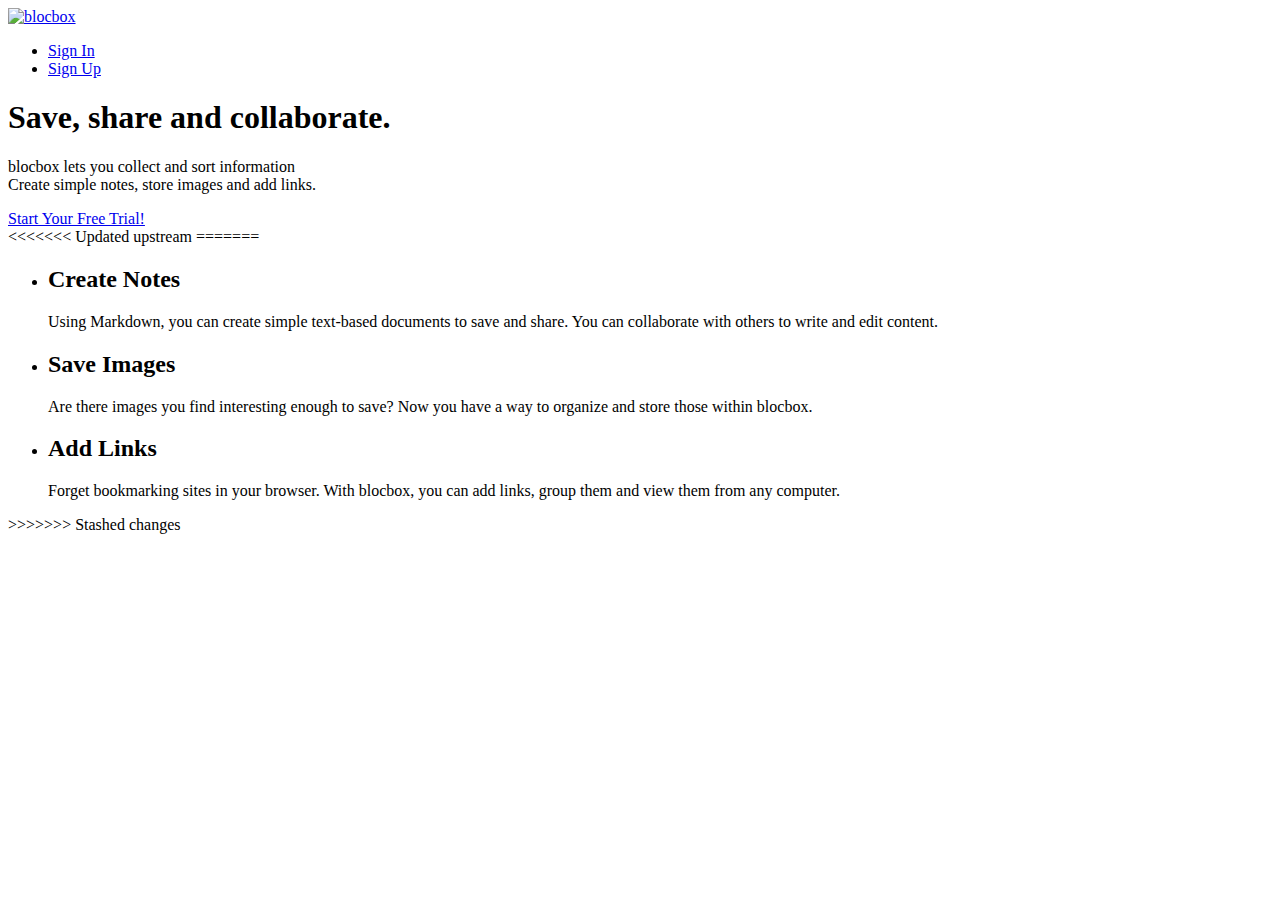
==== index.html @ 6e33ff50 "addition of benefits" ====
<!DOCTYPE html>
<html lang="en-us">
<head>
  <meta http-equiv="X-UA-Compatible" content="IE-Edge">
  <meta name="viewport" content="width=device-width, initial-scale=1">
  <meta charset="UTF-8">
  <title>Save, share and collaborate | blocbox</title>
  <!-- Google Fonts -->
  <link href='http://fonts.googleapis.com/css?family=Lato:300,400,700,300italic,400italic,700italic|Varela+Round' rel='stylesheet' type='text/css'>
</head>
<body>
<!-- hero starts here -->
  <header>
    <nav class="container">
      <div class="one-half">
      <a href ="index.html" class="site-logo"><img src="images/site-logo.png" alt="blocbox"></a>
      </div>
      <div class="one-half">
      <ul>
        <li><a href="signin.html">Sign In</a></li>
        <li class="btn-outline"><a href="signup.html">Sign Up</a></li>
      </ul>
      </div>
    </nav>
    <div class="container hero">
      <h1> Save, share and collaborate. </h1>
      <p>blocbox lets you collect and sort information <br/> Create simple notes, store images and add links.</p>
      <a href="signup.html" class="btn">Start Your Free Trial!</a>
    </div>
  </header>
<<<<<<< Updated upstream
=======
  <main role="main">
  <!-- benefits section here! -->
    <section class="benefits">
    <ul class="container">
      <li class="one-third">
        <h2>Create Notes</h2>
        <p>Using Markdown, you can create simple text-based documents to save and share. You can collaborate with others to write and edit content.</p>
      </li>
      <li class="one-third">
        <h2>Save Images</h2>
        <p>Are there images you find interesting enough to save? Now you have a way to organize and store those within blocbox.</p>
      </li>
      <li class="one-third">
        <h2>Add Links</h2>
        <p>Forget bookmarking sites in your browser. With blocbox, you can add links, group them and view them from any computer.</p>
      </li>
    </ul>
    </section>
  </main>
>>>>>>> Stashed changes
</body>
</html>
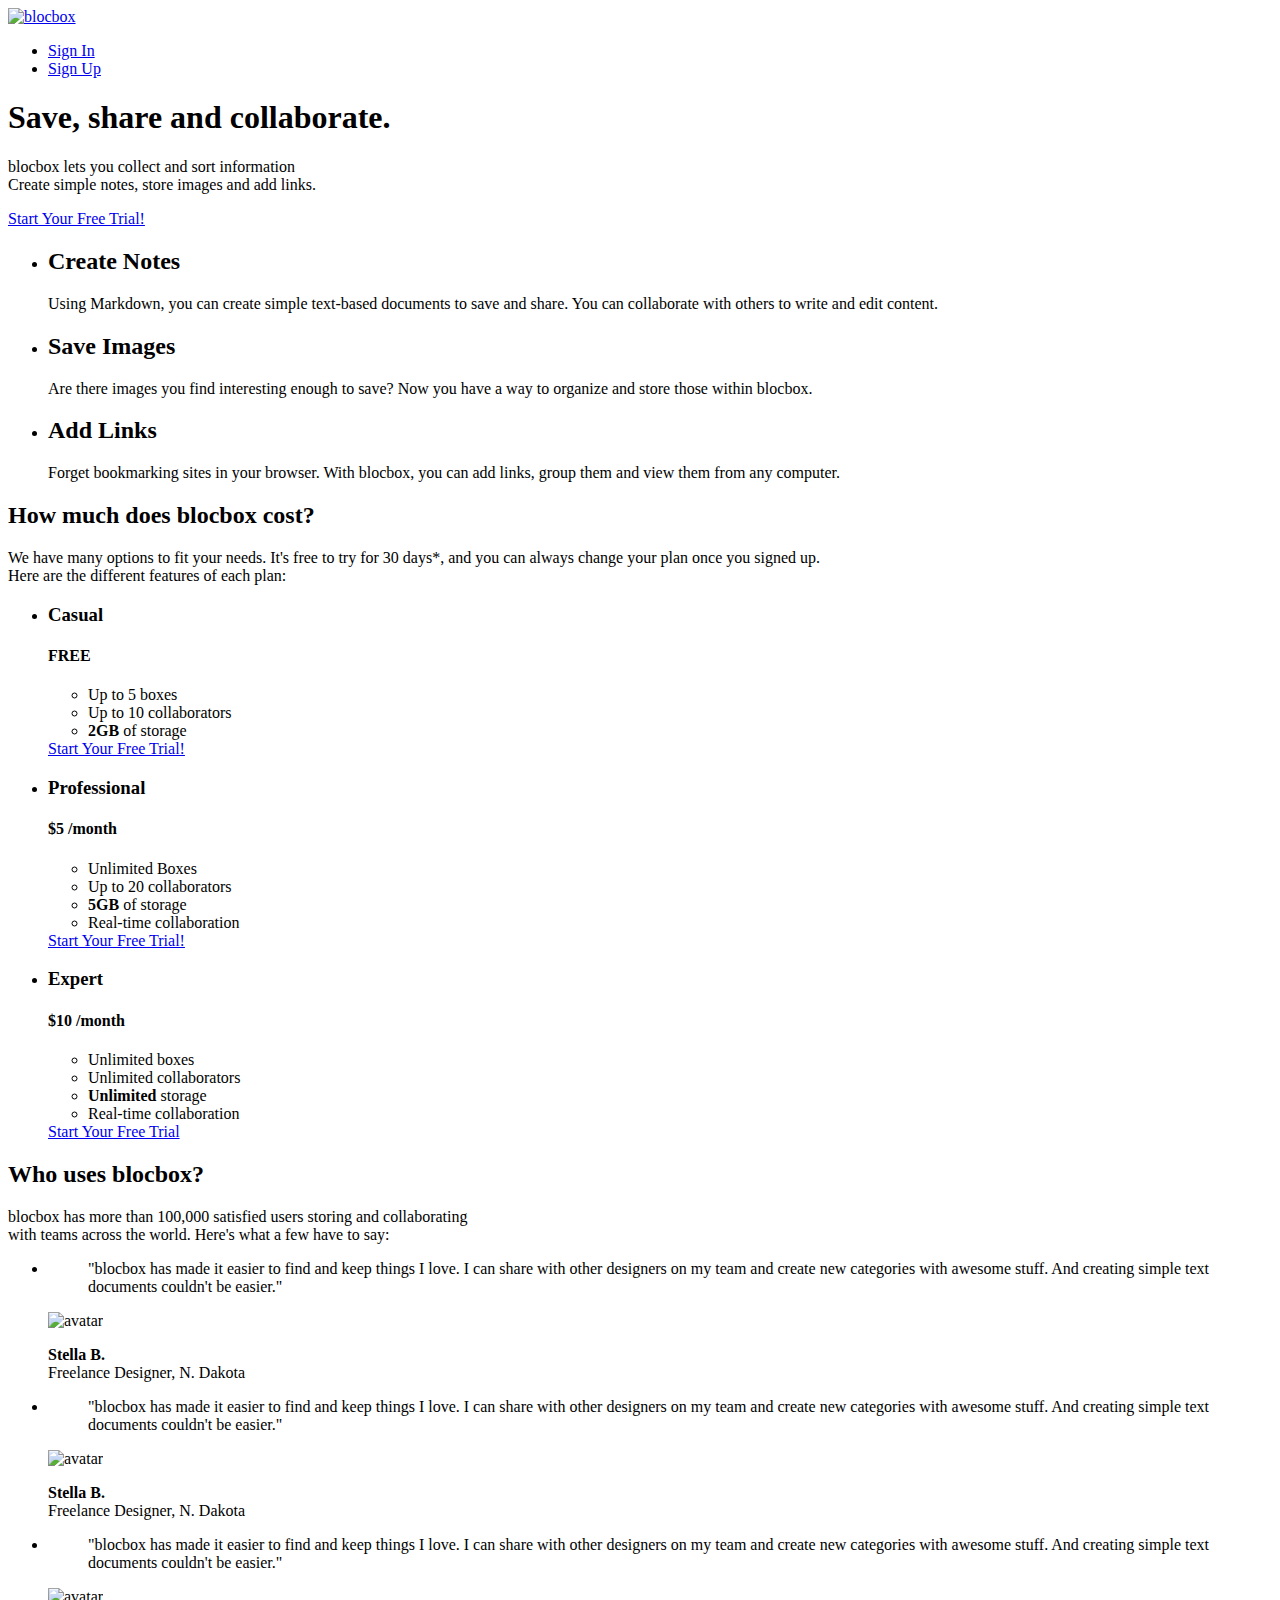
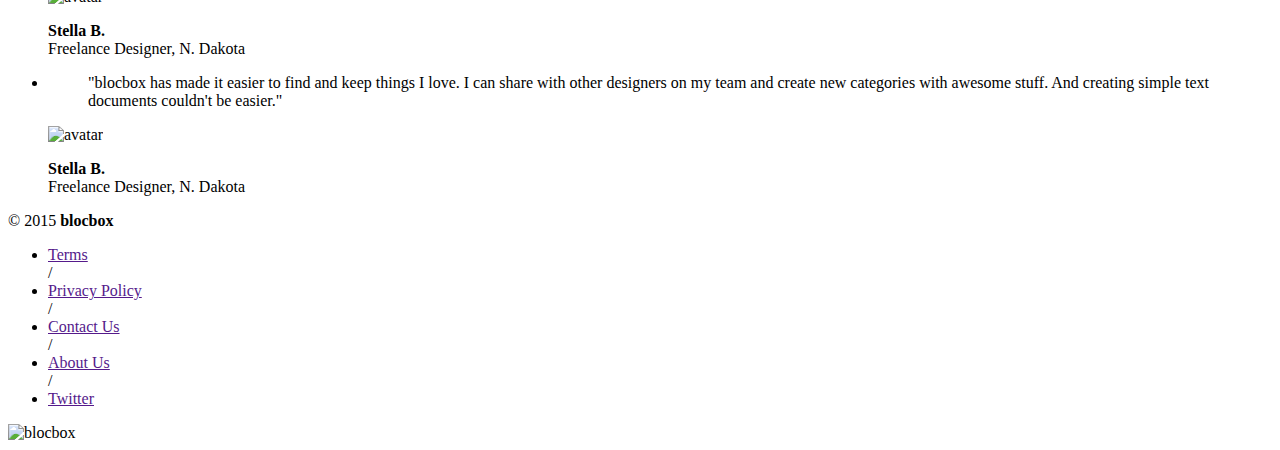
==== commit 2b320352: "footer added" ====
--- a/index.html
+++ b/index.html
@@ -28,8 +28,6 @@
       <a href="signup.html" class="btn">Start Your Free Trial!</a>
     </div>
   </header>
-<<<<<<< Updated upstream
-=======
   <main role="main">
   <!-- benefits section here! -->
     <section class="benefits">
@@ -48,7 +46,103 @@
       </li>
     </ul>
     </section>
+    <section class="pricing">
+    <!-- pricing information -->
+      <div class="container">
+        <h2>How much does blocbox cost?</h2>
+        <p>We have many options to fit your needs. It's free to try for 30 days*, and you can always change your plan once you signed up. <br/>Here are the different features of each plan:</p>
+      </div>
+      <ul class="container">
+        <li class="one-third">
+          <div class="box">
+            <h3>Casual</h3>
+            <h4>FREE</h4>
+            <ul> 
+              <li>Up to 5 boxes</li>
+              <li>Up to 10 collaborators</li>
+              <li><strong>2GB</strong> of storage</li>
+            </ul>
+            <a href="signup.html" class="btn">Start Your Free Trial!</a>
+          </div>
+        </li>
+        <li class="one-third">
+          <div class="box middle">
+            <h3>Professional</h3>
+            <h4><span>$</span>5 <span class="month">/month</span></h4>
+            <ul>
+              <li>Unlimited Boxes</li>
+              <li>Up to 20 collaborators</li>
+              <li><strong>5GB</strong> of storage</li>
+              <li>Real-time collaboration</li>
+            </ul>
+            <a href="signup.html" class="btn">Start Your Free Trial!</a>
+          </div>
+        </li>
+        <li class="one-third">
+          <div class="box">
+            <h3>Expert</h3>
+            <h4><span>$</span>10 <span class="month">/month</span></h4>
+            <ul>
+              <li>Unlimited boxes</li>
+              <li>Unlimited collaborators</li>
+              <li><strong>Unlimited</strong> storage</li>
+              <li>Real-time collaboration</li>
+            </ul>
+            <a href="signup.html" class="btn">Start Your Free Trial</a>
+          </div>
+        </li>
+      </ul>
+      </section>
+      <section class="testimonials">
+        <div class="container">
+          <h2>Who uses blocbox?</h2>
+          <p>blocbox has more than 100,000 satisfied users storing and collaborating<br/> with teams across the world. Here's what a few have to say:</p>
+        </div>
+        <ul class="container">
+          <li class="one-fourth">
+            <blockquote>"blocbox has made it easier to find and keep things I love. I can share with other designers on my team and create new categories with awesome stuff. And creating simple text documents couldn't be easier."</blockquote>
+            <img src="https://s3.amazonaws.com/uifaces/faces/twitter/jsa/128.jpg" alt="avatar">
+            <p class="name"><strong>Stella B.</strong><br/>Freelance Designer, N. Dakota</p>
+          </li>
+          <li class="one-fourth">
+            <blockquote>"blocbox has made it easier to find and keep things I love. I can share with other designers on my team and create new categories with awesome stuff. And creating simple text documents couldn't be easier."</blockquote>
+            <img src="https://s3.amazonaws.com/uifaces/faces/twitter/jsa/128.jpg" alt="avatar">
+            <p class="name"><strong>Stella B.</strong><br/>Freelance Designer, N. Dakota</p>
+          </li>
+          <li class="one-fourth">
+            <blockquote>"blocbox has made it easier to find and keep things I love. I can share with other designers on my team and create new categories with awesome stuff. And creating simple text documents couldn't be easier."</blockquote>
+            <img src="https://s3.amazonaws.com/uifaces/faces/twitter/jsa/128.jpg" alt="avatar">
+            <p class="name"><strong>Stella B.</strong><br/>Freelance Designer, N. Dakota</p>
+          </li>
+          <li class="one-fourth">
+            <blockquote>"blocbox has made it easier to find and keep things I love. I can share with other designers on my team and create new categories with awesome stuff. And creating simple text documents couldn't be easier."</blockquote>
+            <img src="https://s3.amazonaws.com/uifaces/faces/twitter/jsa/128.jpg" alt="avatar">
+            <p class="name"><strong>Stella B.</strong><br/>Freelance Designer, N. Dakota</p>
+          </li>
+        </ul>
+      </section>
   </main>
->>>>>>> Stashed changes
+
+<!-- Footer is happening here -->
+
+  <footer>
+    <div class="container footer-nav-black"
+      <div class="left-footer-block one-third">
+        <p class="copyright-block">&copy; 2015 <strong>blocbox</strong></p>
+      </div>
+      <nav class="link-block middle-footer-block one-third">
+        <ul>
+          <li><a href="">Terms</a></li> /
+          <li><a href="">Privacy Policy</a></li> /
+          <li><a href="">Contact Us</a></li> /
+          <li><a href="">About Us</a></li> /
+          <li><a href="">Twitter</a></li>
+        </ul>
+      </nav>
+      <div class="right-footer-block one-third">
+        <img class="logo" src="images/site-logo.png" alt="blocbox" />
+      </div>
+    </div>
+  </footer>
 </body>
 </html>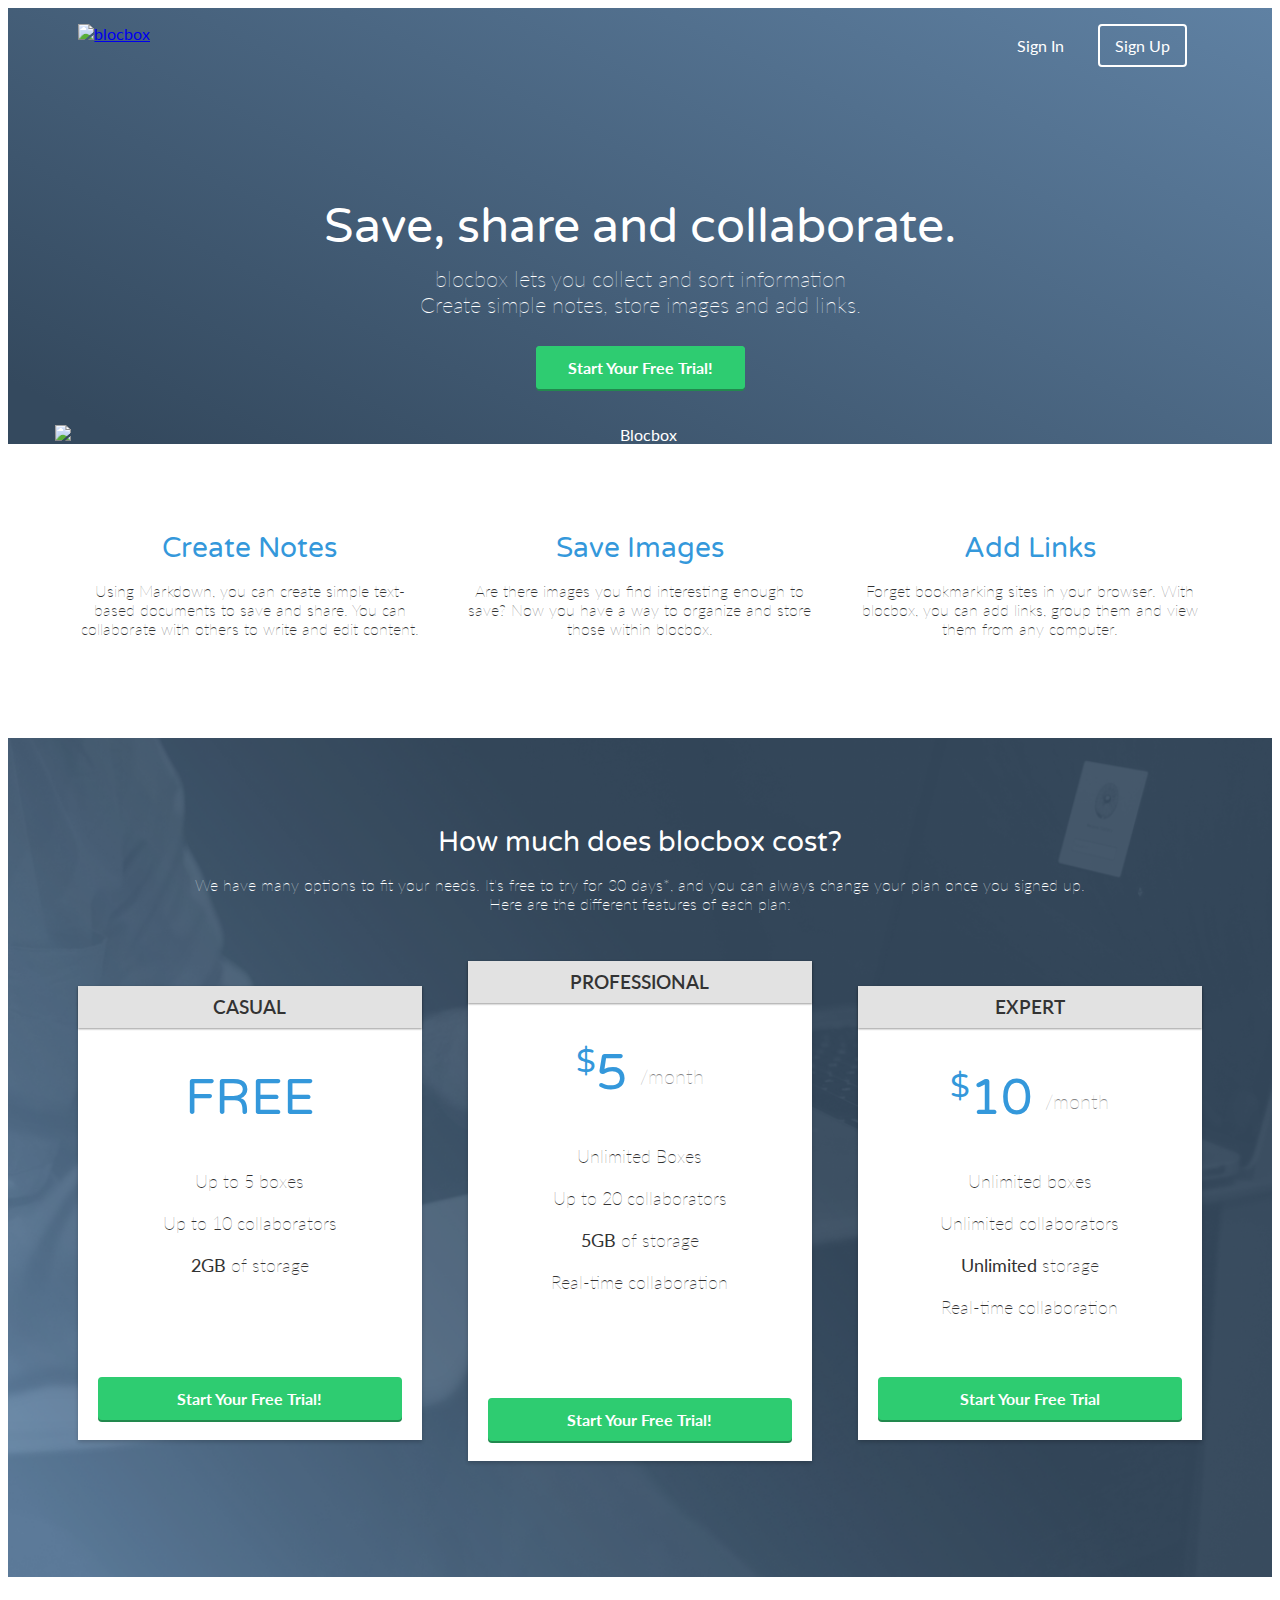
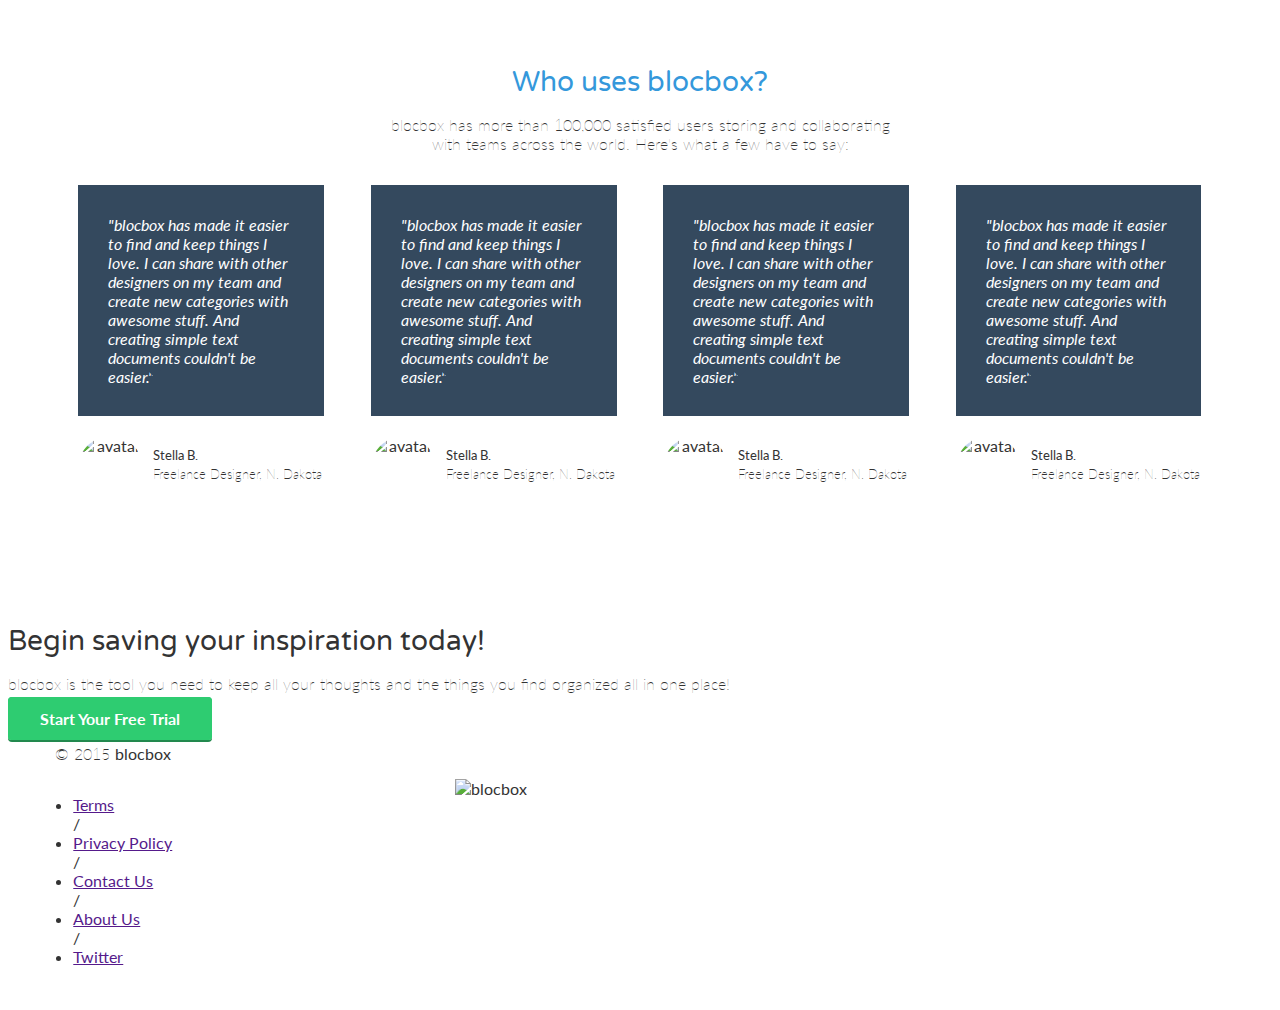
==== commit 4184fb4b: "checkpoint 31 tutorial complete" ====
--- a/index.html
+++ b/index.html
@@ -7,6 +7,11 @@
   <title>Save, share and collaborate | blocbox</title>
   <!-- Google Fonts -->
   <link href='http://fonts.googleapis.com/css?family=Lato:300,400,700,300italic,400italic,700italic|Varela+Round' rel='stylesheet' type='text/css'>
+  <!-- ADDING CSS HERE -->
+  <link rel="stylesheet" href="css/normalize.css">
+  <link rel="stylesheet" href="css/style.css">
+  <link rel="stylesheet" href="css/font-awesome.css">
+  <link rel="stylesheet" href="css/animate.css">
 </head>
 <body>
 <!-- hero starts here -->
@@ -23,9 +28,10 @@
       </div>
     </nav>
     <div class="container hero">
-      <h1> Save, share and collaborate. </h1>
+      <h1 class="animated fadeIn"> Save, share and collaborate. </h1>
       <p>blocbox lets you collect and sort information <br/> Create simple notes, store images and add links.</p>
       <a href="signup.html" class="btn">Start Your Free Trial!</a>
+      <img src="images/dashboard.png" alt="Blocbox" />
     </div>
   </header>
   <main role="main">
@@ -33,14 +39,17 @@
     <section class="benefits">
     <ul class="container">
       <li class="one-third">
+        <i class="fa fa-file-o"></i>
         <h2>Create Notes</h2>
         <p>Using Markdown, you can create simple text-based documents to save and share. You can collaborate with others to write and edit content.</p>
       </li>
       <li class="one-third">
+        <i class="fa fa-picture-o"></i>
         <h2>Save Images</h2>
         <p>Are there images you find interesting enough to save? Now you have a way to organize and store those within blocbox.</p>
       </li>
       <li class="one-third">
+        <i class="fa fa-link"></i>
         <h2>Add Links</h2>
         <p>Forget bookmarking sites in your browser. With blocbox, you can add links, group them and view them from any computer.</p>
       </li>
@@ -121,8 +130,16 @@
           </li>
         </ul>
       </section>
+
+<!-- START ASSIGNMENT 28 HERE -->
+
+      <section class="call-to-action-box">
+        <h2>Begin saving your inspiration today!</h2>
+        <p>blocbox is the tool you need to keep all your thoughts and the things you find organized all in one place!</p>
+        <a href="signup.html" class="btn">Start Your Free Trial</a>
+      </section>
   </main>
-
+  
 <!-- Footer is happening here -->
 
   <footer>
--- a/css/style.css
+++ b/css/style.css
@@ -0,0 +1,362 @@
+html, body{
+  overflow-x: hidden;
+}
+
+body {
+  font-family: "Lato", Helvetica, Arial, sans-serif;
+  color:#333333;
+}
+
+h1, h2, h3, h4, h5, h6 {
+  font-family: "Varela Round", Helvetica, Arial, sans-serif;
+}
+
+h2 {
+  font-size: 28px;
+  font-weight: normal;
+  margin-bottom: 5px;
+}
+
+p {
+  font-size: 16px;
+  line-height: 19px;
+  font-weight: 100;
+}
+
+/* GRID STARTS HERE */
+
+.container {
+  margin-right: auto;
+  margin-left: auto;
+  padding-left: 15px;
+  padding-right: 15px;
+  position: relative;
+}
+
+.container:before,
+.container:after {
+  content: " ";
+  display: table;
+}
+.container:after {
+  clear: both;
+}
+.one-half, .one-third, .one-fourth {
+  width: 96%;
+  float: left;
+  position: relative;
+  min-height: 1px;
+  margin: 0 2% 20px;
+}
+
+/* media queries */
+
+/* tablet */
+
+@media (min-width: 768px) {
+    .container  {
+        width: 750px;
+    }
+}
+
+/* laptop */
+
+@media (min-width: 992px) {
+    .container {
+        width: 970px;
+    }
+    .one-half {
+      width: 46%;
+    }
+    .one-third {
+      width: 29.33333%;
+    }
+    .one-fourth {
+      width: 21%;
+    }
+}
+
+/* desktop */
+
+@media (min-width: 1200px) {
+  .container {
+      width: 1170px;
+  }
+}
+
+/* header */
+
+header {
+  color: #FFFFFF; /* font color */
+  background: #34495E; /*background color */
+  background-image: linear-gradient(206deg, #5F81A3 0%, #34495E 94%);
+}
+
+header nav {
+  padding:1em 0;
+}
+
+header nav ul {
+  display: inline;
+  text-align: right;
+  float: right;
+  margin:0;
+}
+
+header nav ul > li {
+  list-style-type: none;
+  display: inline-block;
+  margin:0 15px;
+}
+
+header nav ul > li.btn-outline {
+  padding: 10px 15px;
+  border: 2px solid #FFFFFF;
+  border-radius: 4px;
+}
+
+header nav ul > li.btn-outline:hover {
+  background: #FFFFFF;
+}
+
+header nav ul > li > a{
+  color: #FFFFFF;
+  text-decoration: none;
+}
+
+header nav ul > li.btn-outline:hover > a {
+  color: #34496E;
+}
+
+header .hero {
+  text-align: center;
+  display: block;
+  position:relative;
+}
+
+header .hero h1 {
+  font-size: 48px;
+  font-weight: normal;
+  margin:95px 0 0;
+}
+header .hero p {
+  font-size: 22px;
+  line-height: 26px;
+  font-weight: 100;
+  margin:10px 0 40px;
+}
+
+header .hero img {
+  display: block;
+  margin: 3em auto 0;
+}
+
+ /* BUTTONS */
+ .btn {
+   border-radius: 4px;
+   color:#FFFFFF;
+   font-weight: 700;
+   text-decoration: none;
+   padding:10px 30px;
+   background: #2ECC71;
+   border: 2px solid #2ECC71;
+   box-shadow: 0px 2px 0px 0px #22894E;
+ }
+
+ /* television - assignment 30 */
+
+@media (min-width: 2400px) {
+  .container {
+      width: 2364px;
+  }
+  header .hero h1 {
+  font-size: 120px;
+  font-weight: normal;
+  margin:160px 0 0;
+  }
+  header .hero p {
+    font-size: 64px;
+    line-height: 64px;
+    font-weight: 100;
+    margin:50px 0 70px;
+  }
+}
+
+/* benefits styles */
+
+.benefits {
+    text-align: center;
+    display: block;
+    position: relative;
+}
+
+.benefits ul {
+  margin: 0 auto;
+  padding: 4em 0;
+}
+
+.benefits ul li {
+  list-style-type: none;
+  display: inline-block;
+}
+
+.benefits i {
+  color: #3498DB;
+  font-size: 60px;
+  margin: 0;
+  vertical-align: middle;
+}
+
+.benefits h2 {
+  color: #3498DB;
+}
+
+/* pricing */
+
+.pricing {
+  background: #34495E url("../images/background.png") top center no-repeat;
+  background: url("../images/background.png") top center no-repeat linear-gradient(-214deg, rgba(51,73,94,0.50) 35%, #5F81A3 100%);;
+  background-size: cover;
+  text-align: center;
+  padding: 4em 0;
+}
+
+.pricing h2, .pricing p {
+  color: #FFFFFF;
+}
+
+.pricing ul {
+  margin: 0 auto;
+  padding: 2em 0;
+}
+
+.pricing ul li {
+  list-style-type: none;
+}
+
+/* pricing boxes */
+
+.box {
+  padding: 0 15px 15px;
+  background: #FFFFFF;
+  box-shadow: 0px 2px 4px 0px rgba(0,0,0,0.20);
+  min-height: 439px;
+  position: relative;
+  margin-top: 25px
+}
+
+.box.middle {
+  min-height: 485px;
+  margin-top: 0px;
+}
+
+.box h3 {
+  font-family: "Lato", Helvetica, Arial, sans-serif;
+  font-weight: 600;
+  text-transform: uppercase;
+  background: #E2E2E2;
+  box-shadow: 0px 1px 2px 0px rgba(0,0,0,0.40);
+  left:0;
+  right:0;
+  top:0;
+  text-align: center;
+  margin:0 -15px 40px;
+  padding:10px 0;
+}
+
+.box h4 {
+  font-size: 50px;
+  font-weight: normal;
+  margin:40px 0 10px;
+  color: #3498DB;
+}
+
+.box h4 span {
+  font-size: 32px;
+  vertical-align: top;
+}
+
+.box h4 span.month {
+  font-family: "Lato", Helvetica, Arial, sans-serif;
+  font-weight: 100;
+  color: #888888;
+  font-size: 20px;
+  vertical-align: middle;
+}
+
+.box ul li {
+  font-size: 18px;
+  margin-bottom: 20px;
+  font-weight: 100;
+}
+
+.box .btn {
+  position: absolute;
+  bottom: 20px;
+  left: 20px;
+  right: 20px;
+}
+
+.small {
+  font-size: 12px;
+  color: #FEFEFE;
+  line-height: 15px;
+  font-style: italic;
+}
+
+/* Testimonials Styles */
+
+.testimonials {
+  padding:4em 0;
+  text-align: center;
+}
+
+.testimonials h2{
+  color:#3498DB;
+}
+
+.testimonials ul li{
+  list-style-type: none;
+}
+
+.testimonials blockquote{
+  color: #FFFFFF;
+  text-align: left;
+  font-style: italic;
+  background: #34495E;
+  position: relative;
+  padding: 30px;
+  width: auto;
+  margin:0;
+}
+
+.testimonials blockquote:after {
+  top: 100%
+  left: 13%;
+  border: solid transparent;
+  content: " ";
+  height: 0;
+  width: 0;
+  position: absolute;
+  pointer-events: none;
+  border-top-color: #34495E;
+  border-width: 10px;
+  margin-left: -10px;
+}
+
+.testimonials img {
+  height: 65px;
+  width: 65px;
+  border-radius: 50%;
+  float: left;
+  display: inline-block;
+  margin: 20px 10px 0 0;
+}
+
+.testimonials p.name {
+  float: left;
+  display: inline-block;
+  text-align: left;
+  font-size: 13px;
+  margin-top: 30px;
+}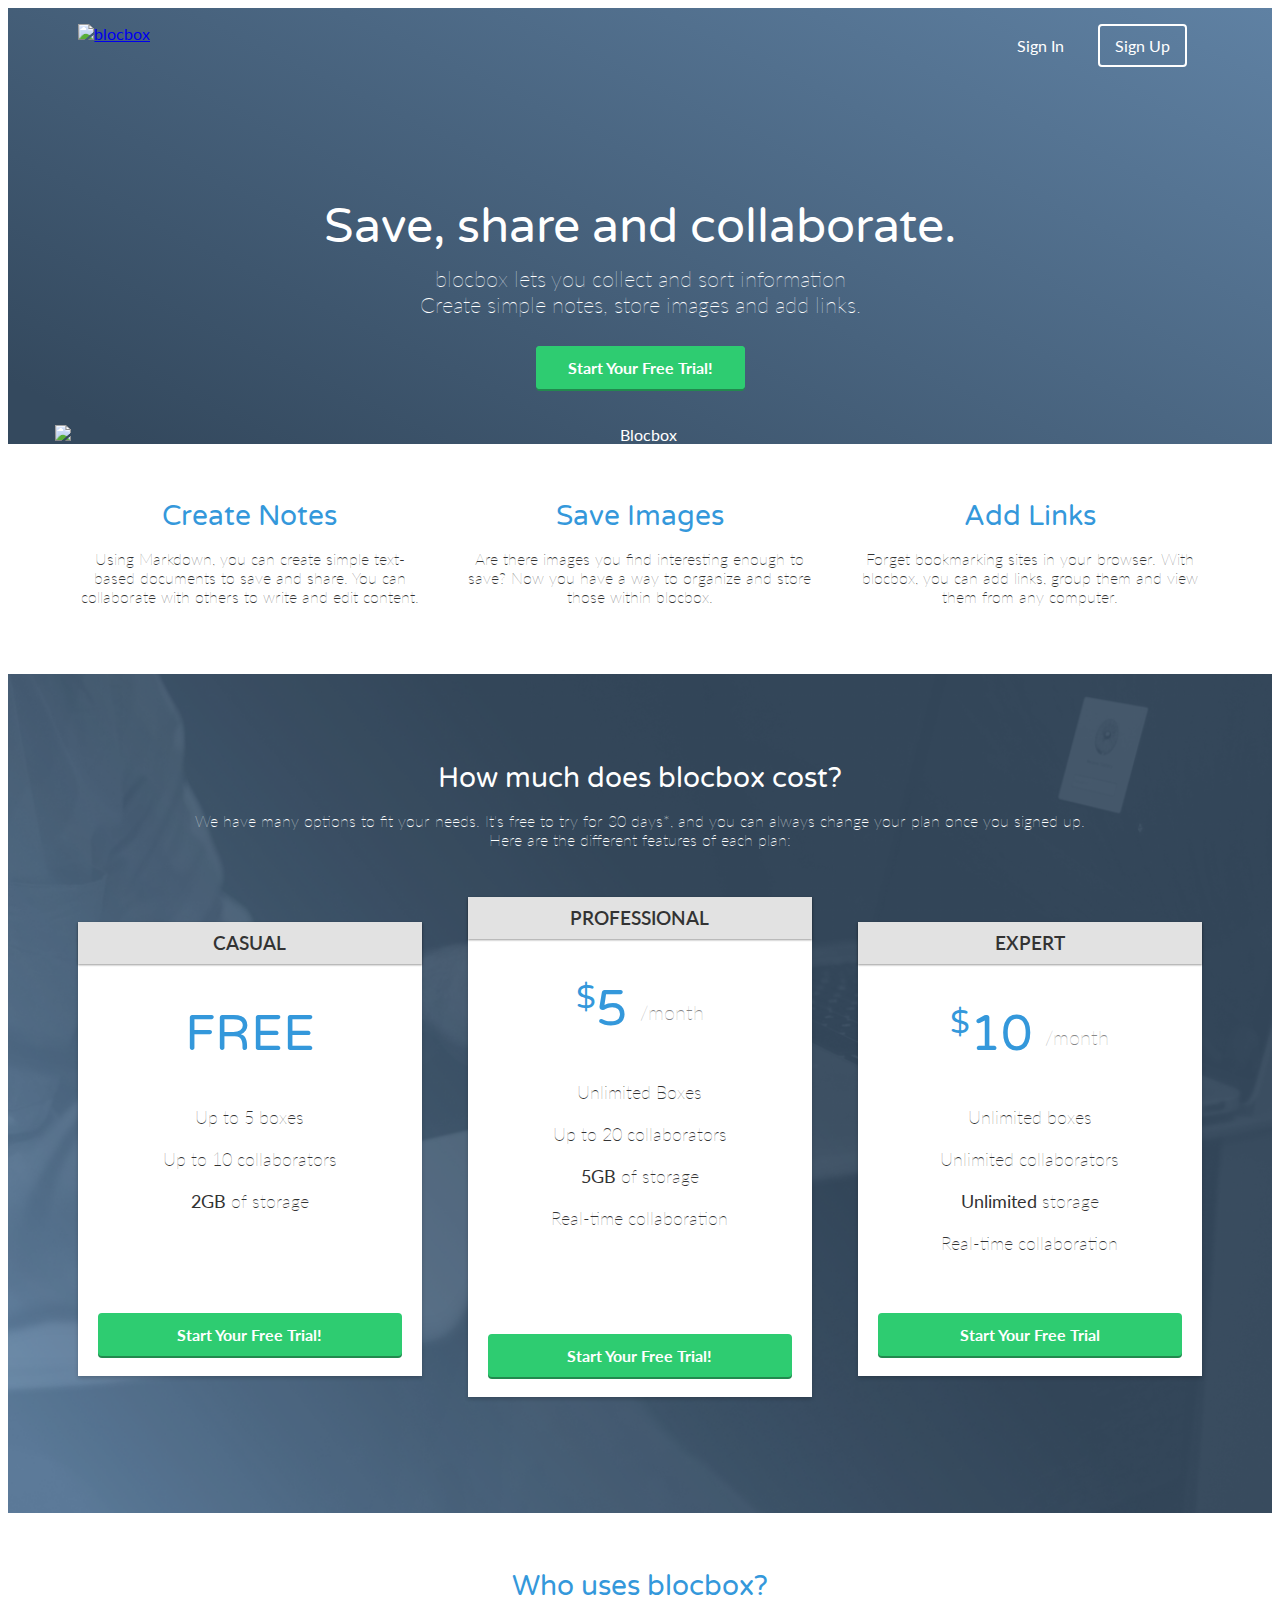
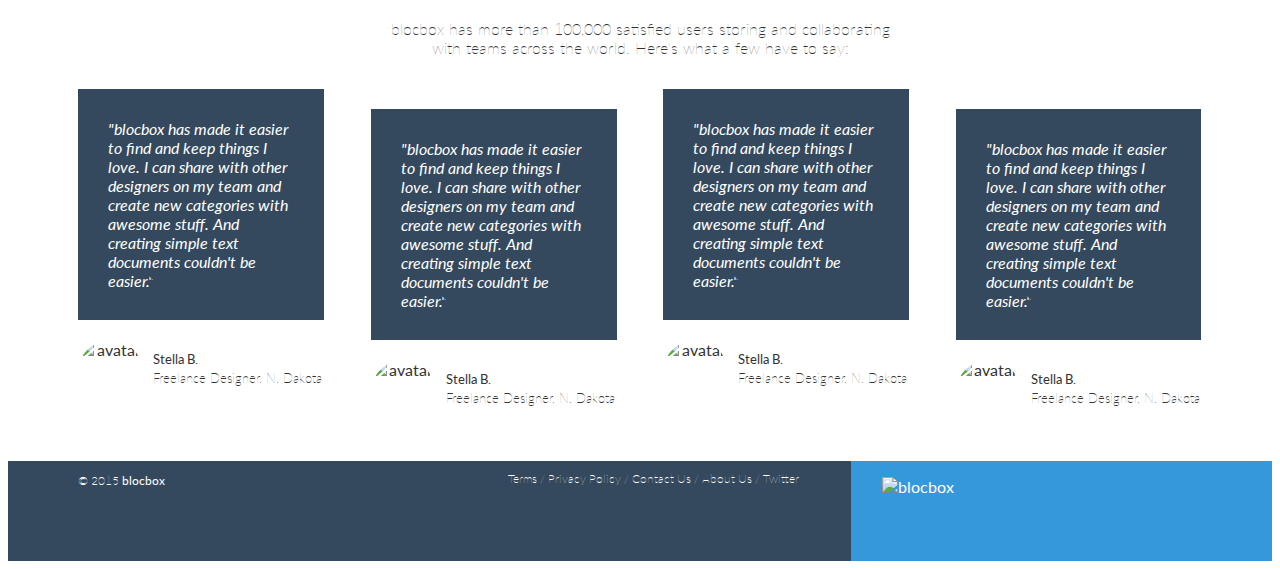
==== commit 6257678e: "checkpoint 32 tutorial, adjustments for personal logo" ====
--- a/index.html
+++ b/index.html
@@ -114,9 +114,11 @@
             <p class="name"><strong>Stella B.</strong><br/>Freelance Designer, N. Dakota</p>
           </li>
           <li class="one-fourth">
+            <div class="stagger">
             <blockquote>"blocbox has made it easier to find and keep things I love. I can share with other designers on my team and create new categories with awesome stuff. And creating simple text documents couldn't be easier."</blockquote>
             <img src="https://s3.amazonaws.com/uifaces/faces/twitter/jsa/128.jpg" alt="avatar">
             <p class="name"><strong>Stella B.</strong><br/>Freelance Designer, N. Dakota</p>
+            </div>
           </li>
           <li class="one-fourth">
             <blockquote>"blocbox has made it easier to find and keep things I love. I can share with other designers on my team and create new categories with awesome stuff. And creating simple text documents couldn't be easier."</blockquote>
@@ -124,26 +126,28 @@
             <p class="name"><strong>Stella B.</strong><br/>Freelance Designer, N. Dakota</p>
           </li>
           <li class="one-fourth">
+            <div class="stagger">
             <blockquote>"blocbox has made it easier to find and keep things I love. I can share with other designers on my team and create new categories with awesome stuff. And creating simple text documents couldn't be easier."</blockquote>
             <img src="https://s3.amazonaws.com/uifaces/faces/twitter/jsa/128.jpg" alt="avatar">
             <p class="name"><strong>Stella B.</strong><br/>Freelance Designer, N. Dakota</p>
+            </div>
           </li>
         </ul>
       </section>
 
-<!-- START ASSIGNMENT 28 HERE -->
+<!-- START ASSIGNMENT 28 HERE 
 
       <section class="call-to-action-box">
         <h2>Begin saving your inspiration today!</h2>
         <p>blocbox is the tool you need to keep all your thoughts and the things you find organized all in one place!</p>
         <a href="signup.html" class="btn">Start Your Free Trial</a>
       </section>
-  </main>
+  </main> -->
   
 <!-- Footer is happening here -->
 
   <footer>
-    <div class="container footer-nav-black"
+    <div class="container footer-nav-block">
       <div class="left-footer-block one-third">
         <p class="copyright-block">&copy; 2015 <strong>blocbox</strong></p>
       </div>
--- a/css/style.css
+++ b/css/style.css
@@ -192,7 +192,7 @@
 
 .benefits ul {
   margin: 0 auto;
-  padding: 4em 0;
+  padding: 2em 0;
 }
 
 .benefits ul li {
@@ -307,7 +307,7 @@
 /* Testimonials Styles */
 
 .testimonials {
-  padding:4em 0;
+  padding:2em 0 0 0;
   text-align: center;
 }
 
@@ -359,4 +359,78 @@
   text-align: left;
   font-size: 13px;
   margin-top: 30px;
+}
+
+/* Assignment 31 - Stagger 2 and 4 */
+
+.testimonials .stagger {
+  padding: 20px 0px 0px 0px;
+}
+
+/* Style Assignment 28 */
+
+.call-to-action-box {
+  text-align: center;
+  padding: 3em 0;
+}
+
+.call-to-action-box p{
+  margin-bottom: 2em;
+}
+
+/* Checkpoint 32 - Style Footer */
+
+footer {
+  background-color: #34495E;
+  background-image: linear-gradient(to top, #3498DB 0%, #3498DB 50%, #34495E 50%, #34495E 100%);
+  color: #FFFFFF;
+  height: 150px;
+  position: relative;
+  overflow: hidden;
+  z-index: 0;
+}
+
+footer p, footer nav ul {
+  font-size: 12px;
+  font-weight: 100;
+  text-align: center;
+  margin: 10px auto 0;
+}
+
+footer nav ul li{
+  list-style-type: none;
+  display: inline;
+}
+
+footer nav ul li a{
+  color: #FFFFFF;
+  text-decoration: none;
+}
+
+footer .right-footer-block{
+  background-color: transparent;
+}
+
+footer .logo{
+  padding: 2.35em 0;
+  margin: 0 auto;
+  display: block;
+}
+
+@media (min-width: 992px) {
+  footer {
+    background-color: #3498DB;
+    background-image: linear-gradient(to left, #3498DB 0%, #3498DB 33.33337%, #34495E 33.33337%, #34495E 100%);
+    height: 100px;
+  }
+  footer p, footer nav ul{
+    padding: 2m 0;
+    text-align: left;
+  }
+  footer .right-footer-block {
+    background-color: #3498DB;
+  }
+  footer .logo{
+    padding: 1em 0 2em 1.5em;
+  }
 }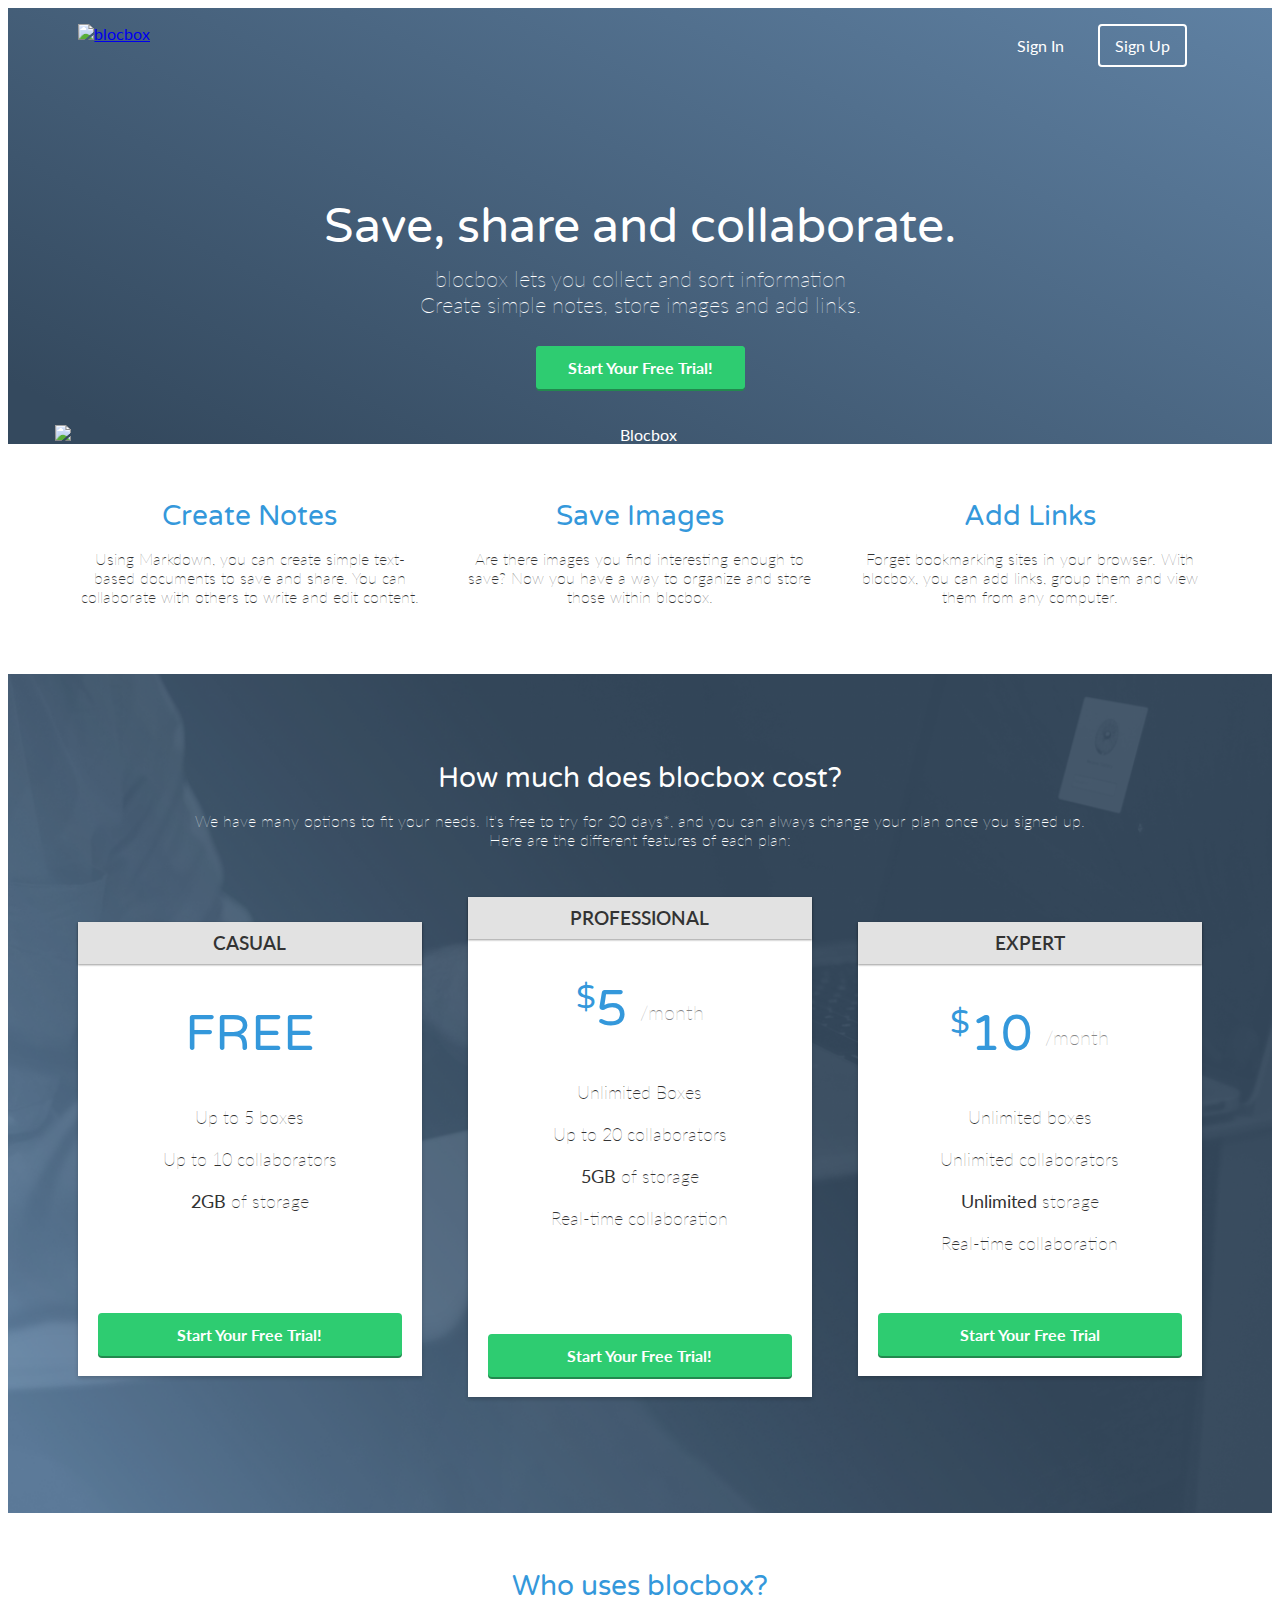
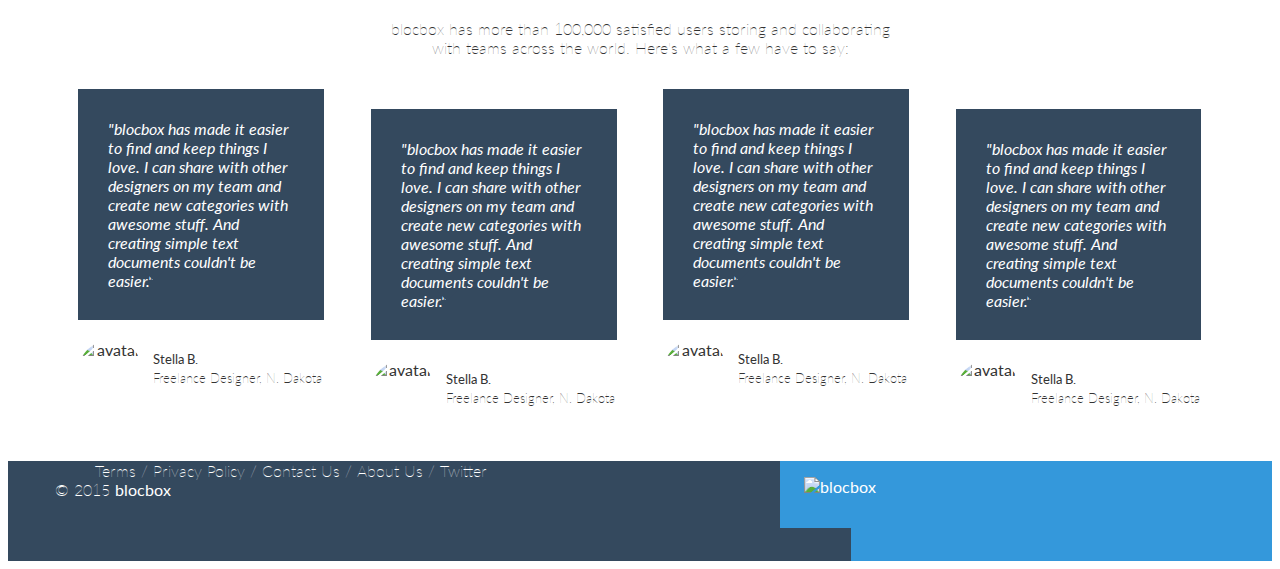
==== commit cdeed9d4: "Created new branch for twothird, added footer highlights" ====
--- a/index.html
+++ b/index.html
@@ -148,10 +148,8 @@
 
   <footer>
     <div class="container footer-nav-block">
-      <div class="left-footer-block one-third">
-        <p class="copyright-block">&copy; 2015 <strong>blocbox</strong></p>
-      </div>
-      <nav class="link-block middle-footer-block one-third">
+      <div class="left-footer-block two-third">
+      <nav class="link-block">
         <ul>
           <li><a href="">Terms</a></li> /
           <li><a href="">Privacy Policy</a></li> /
@@ -160,6 +158,9 @@
           <li><a href="">Twitter</a></li>
         </ul>
       </nav>
+        <p class="copyright-block">&copy; 2015 <strong>blocbox</strong></p>
+      </div>
+      
       <div class="right-footer-block one-third">
         <img class="logo" src="images/site-logo.png" alt="blocbox" />
       </div>
--- a/css/style.css
+++ b/css/style.css
@@ -49,7 +49,21 @@
   margin: 0 2% 20px;
 }
 
+.two-third {
+  width: 60%;
+  float: left;
+}
+
 /* media queries */
+
+@media (min-width: 400px) {
+    .one-half {
+      width: 46%;
+    }
+    footer {
+      height: none;
+    }
+}
 
 /* tablet */
 
@@ -384,17 +398,15 @@
   background-color: #34495E;
   background-image: linear-gradient(to top, #3498DB 0%, #3498DB 50%, #34495E 50%, #34495E 100%);
   color: #FFFFFF;
-  height: 150px;
   position: relative;
   overflow: hidden;
   z-index: 0;
 }
 
 footer p, footer nav ul {
-  font-size: 12px;
+  font-size: 16px;
   font-weight: 100;
-  text-align: center;
-  margin: 10px auto 0;
+  margin: 0 auto 0;
 }
 
 footer nav ul li{
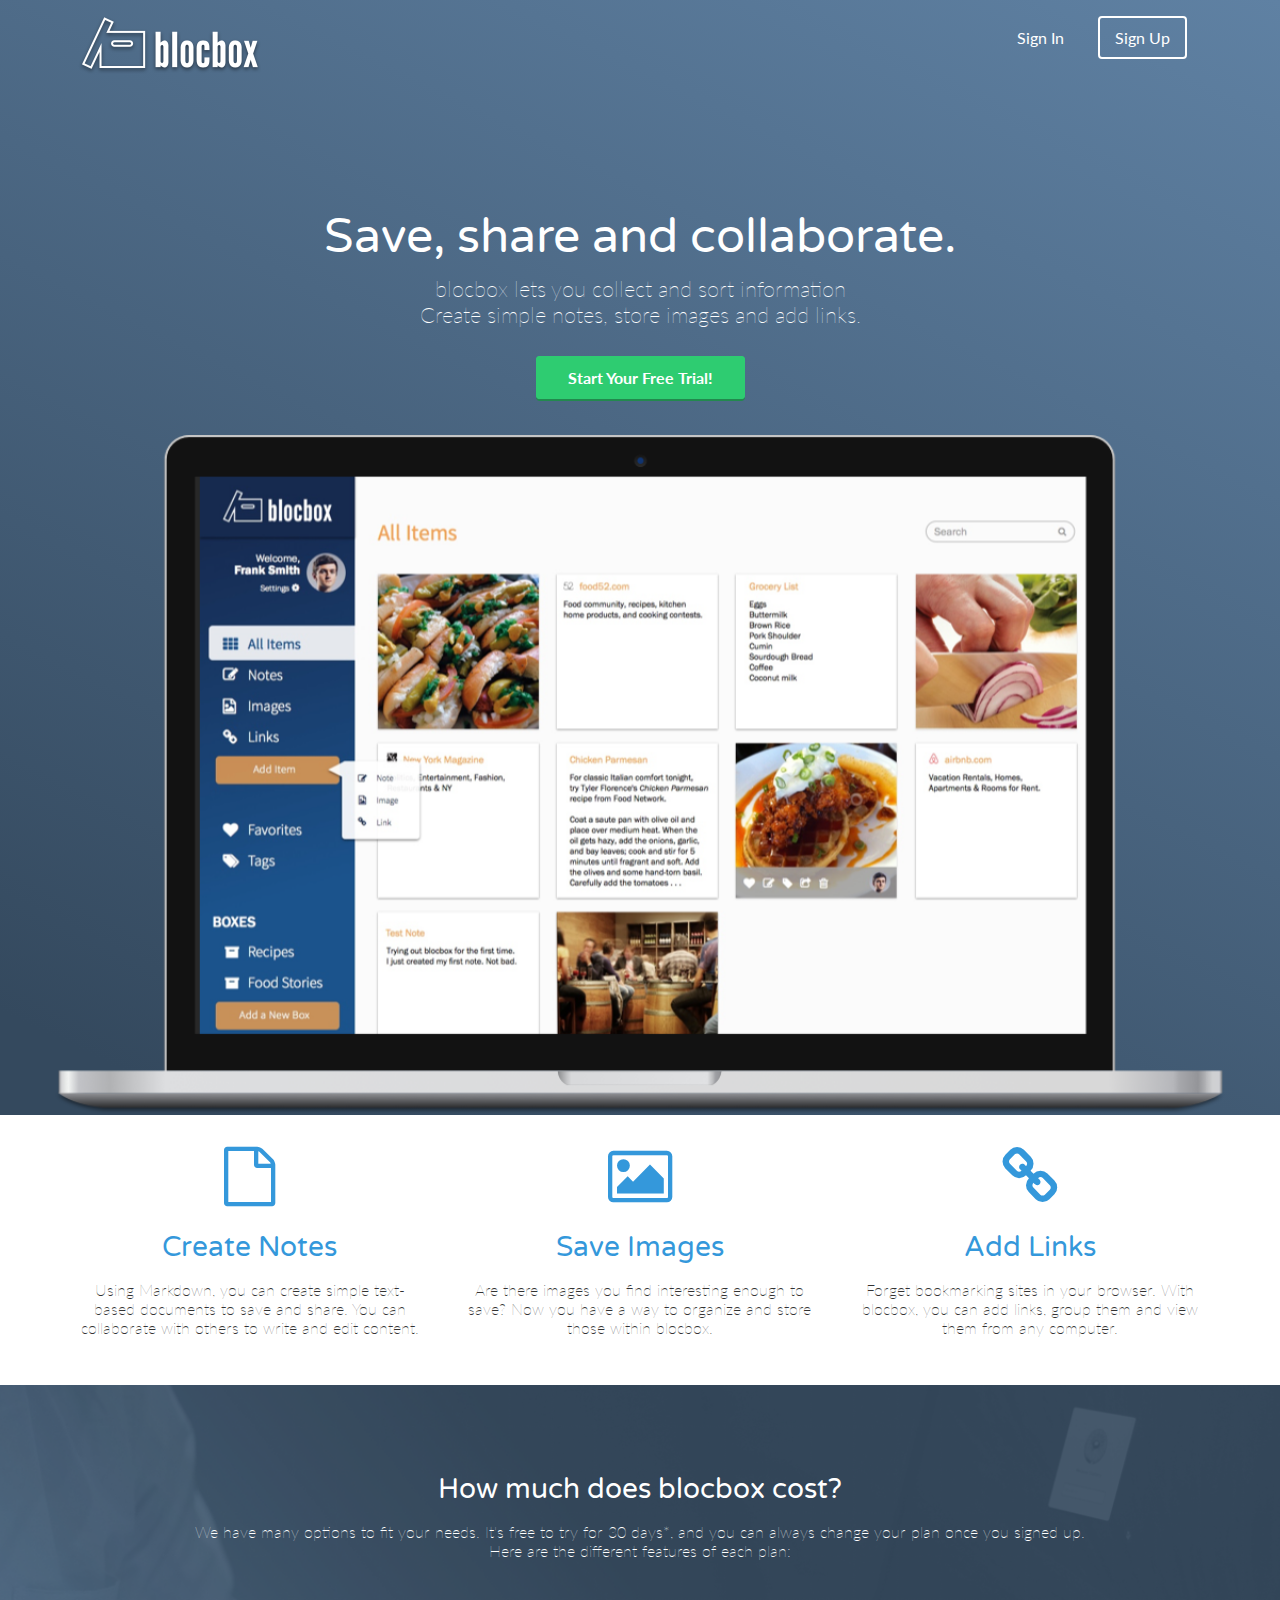
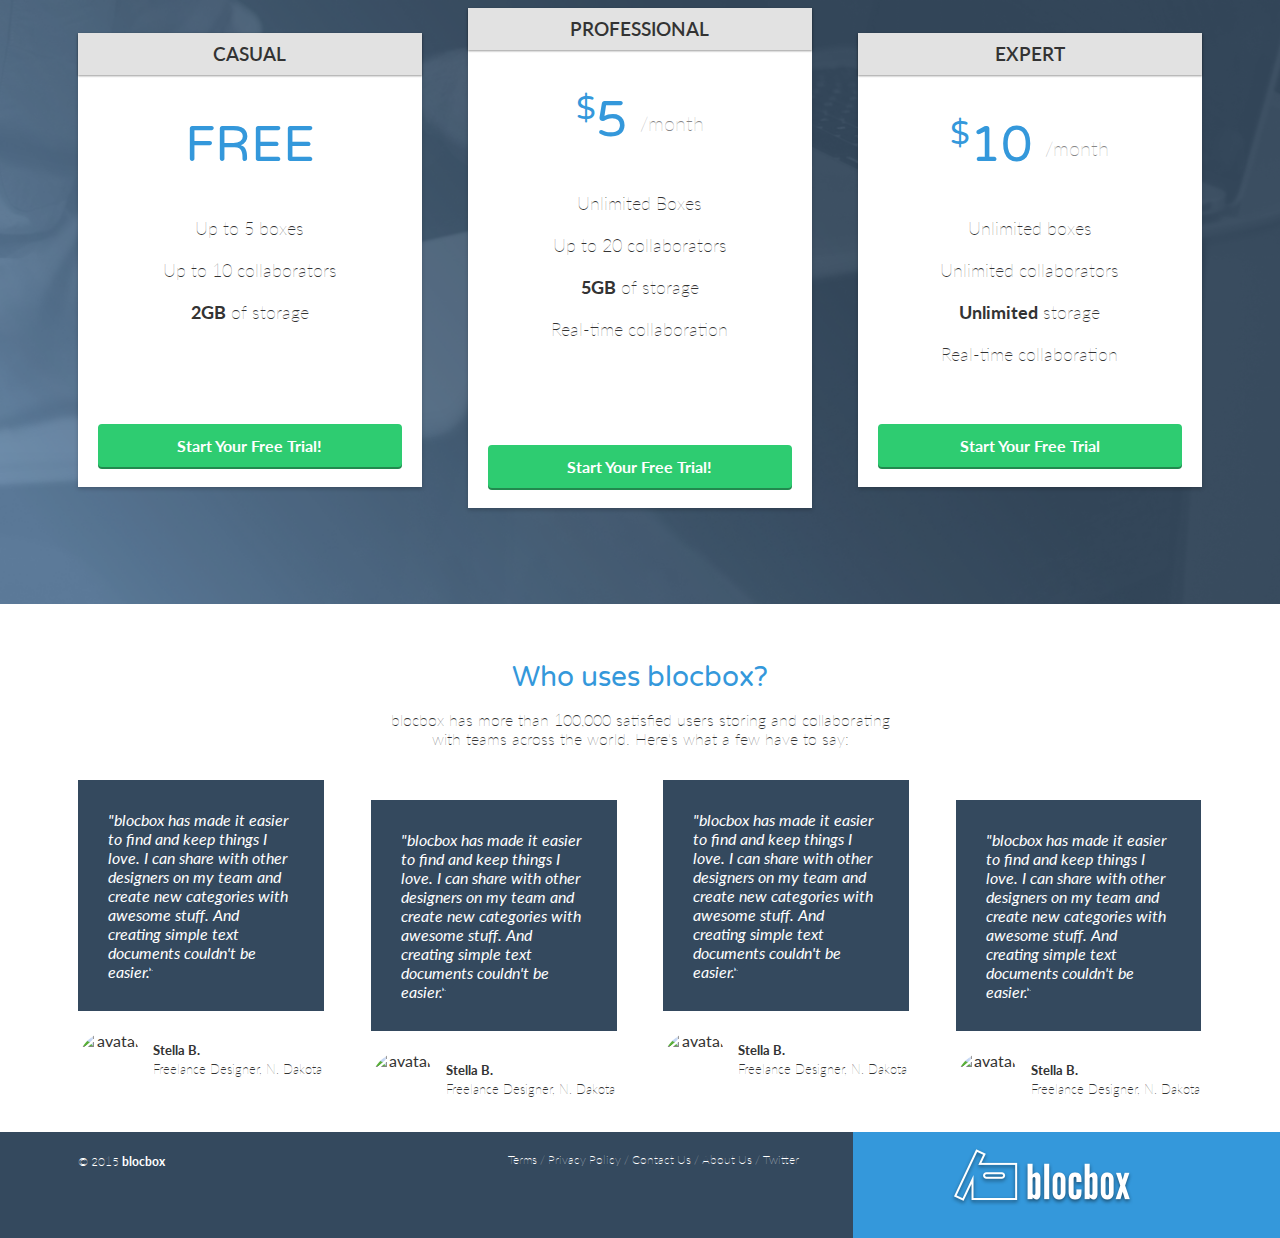
==== commit d2576127: "Add items from master to gh-pages" ====
--- a/index.html
+++ b/index.html
@@ -148,8 +148,10 @@
 
   <footer>
     <div class="container footer-nav-block">
-      <div class="left-footer-block two-third">
-      <nav class="link-block">
+      <div class="left-footer-block one-third">
+        <p class="copyright-block">&copy; 2015 <strong>blocbox</strong></p>
+      </div>
+      <nav class="link-block middle-footer-block one-third">
         <ul>
           <li><a href="">Terms</a></li> /
           <li><a href="">Privacy Policy</a></li> /
@@ -158,9 +160,6 @@
           <li><a href="">Twitter</a></li>
         </ul>
       </nav>
-        <p class="copyright-block">&copy; 2015 <strong>blocbox</strong></p>
-      </div>
-      
       <div class="right-footer-block one-third">
         <img class="logo" src="images/site-logo.png" alt="blocbox" />
       </div>
--- a/css/style.css
+++ b/css/style.css
@@ -46,23 +46,37 @@
   float: left;
   position: relative;
   min-height: 1px;
+  margin: 0 2%;
+}
+
+.one-half {
+  width: 46%;
+  float: left;
+  position: relative;
+  min-height: 1px;
   margin: 0 2% 20px;
 }
 
-.two-third {
-  width: 60%;
-  float: left;
-}
-
 /* media queries */
 
-@media (min-width: 400px) {
-    .one-half {
-      width: 46%;
-    }
-    footer {
-      height: none;
-    }
+@media (max-width: 500px) {
+/*  .container {
+    width: 320px;
+  }*/
+  .one-half {
+    width: 46%;
+  }
+  nav .one-half img {
+    width: 75%;
+  }
+
+  header nav ul > li {
+    font-size: 14px;
+  }
+
+  footer {
+    height: none;
+  }
 }
 
 /* tablet */
@@ -142,6 +156,47 @@
   color: #34496E;
 }
 
+/* nav related mobile media query */
+
+@media (max-width: 550px) {
+
+  .one-half {
+    width: 46%;
+  }
+  nav .one-half img {
+    width: 75%;
+  }
+
+  header nav ul > li {
+    font-size: 10px;
+  }
+
+  header nav {
+  padding: 1em 0;
+
+  }
+
+  header nav ul {
+    display: inline;
+    text-align: right;
+    float: right;
+    padding-top: 8px
+/*    vertical-align: text-bottom;
+*/  }
+
+  header nav ul > li {
+    list-style-type: none;
+    display: inline-block;
+    margin:0 5px 0px 0px;
+  }
+
+  header nav ul > li.btn-outline {
+    padding: 5px 7px;
+    border: 1px solid #FFFFFF;
+    border-radius: 4px;
+  }
+}
+/*end of mobile medial query */
 header .hero {
   text-align: center;
   display: block;
@@ -163,6 +218,7 @@
 header .hero img {
   display: block;
   margin: 3em auto 0;
+  width: 100%;
 }
 
  /* BUTTONS */
@@ -262,6 +318,12 @@
 .box.middle {
   min-height: 485px;
   margin-top: 0px;
+}
+
+@media (max-width: 991px) {
+  .box.middle {
+  margin-top: 25px;
+  }
 }
 
 .box h3 {
@@ -398,15 +460,18 @@
   background-color: #34495E;
   background-image: linear-gradient(to top, #3498DB 0%, #3498DB 50%, #34495E 50%, #34495E 100%);
   color: #FFFFFF;
-  position: relative;
+/*  height: 150px;
+*/  position: relative;
   overflow: hidden;
   z-index: 0;
 }
 
 footer p, footer nav ul {
-  font-size: 16px;
+  font-size: 12px;
   font-weight: 100;
-  margin: 0 auto 0;
+  text-align: center;
+  margin: 20px auto 0;
+
 }
 
 footer nav ul li{
@@ -433,8 +498,8 @@
   footer {
     background-color: #3498DB;
     background-image: linear-gradient(to left, #3498DB 0%, #3498DB 33.33337%, #34495E 33.33337%, #34495E 100%);
-    height: 100px;
-  }
+/*    height: 100px;
+*/  }
   footer p, footer nav ul{
     padding: 2m 0;
     text-align: left;
@@ -443,6 +508,349 @@
     background-color: #3498DB;
   }
   footer .logo{
-    padding: 1em 0 2em 1.5em;
-  }
-}+    padding: 1em 0 2em 1.5em; 
+  }
+}
+
+@media (max-width: 375px) {
+  footer p, footer nav ul{
+    font-size: 14px;
+  }
+}
+
+/* Dashboard */
+
+.dashboard {
+  background: #F7F7F7;
+}
+
+.left-nav {
+  height: 100%;
+  width:280px;
+  float: left;
+  position: absolute;
+  background: #34495E;
+  background-image: linear-gradient(206deg, #5F81A3 0%, #34495E 94%);
+  -webkit-transition: all 0.3s ease-in-out;
+  -moz-transition: all 0.3s ease-in-out;
+  -o-transition: all 0.3s ease-in-out;
+  transition: all 0.3s ease-in-out;
+  transform: translate(-280px,0);
+    -webkit-transform: translate(-280px,0); /** Chrome & Safari **/
+    -o-transform: translate(-280px,0); /** Opera **/
+    -moz-transform: translate(-280px,0); /** Firefox **/
+ }
+ .left-nav.open {
+  display:block;
+  width:280px;
+  -webkit-transition: all 0.3s ease-in-out;
+  -moz-transition: all 0.3s ease-in-out;
+  -o-transition: all 0.3s ease-in-out;
+  transition: all 0.3s ease-in-out;
+  transform: translate(0,0);
+    -webkit-transform: translate(0,0); /** Chrome & Safari **/
+    -o-transform: translate(0,0); /** Opera **/
+    -moz-transform: translate(0,0); /** Firefox **/
+    z-index: 100;
+ }
+
+ .hamburger {
+   position:absolute;
+
+   z-index: 1000;
+   background:#34495E;
+   color:#FFF;
+   text-decoration: none;
+   font-size: 15px;
+   padding: 5px 10px;
+   border-radius: 4px;
+   left: 5px;
+   top: 15px;
+ }
+
+
+
+@media (min-width:992px) {
+   .left-nav {
+     height: 100vh;
+     width:14.66666667%;
+     color:#FFFFFF;
+     background: #34495E;
+     background-image: linear-gradient(206deg, #5F81A3 0%, #34495E 94%);
+     float:left;
+     position: fixed;
+     display:block;
+     transform: translate(0,0);
+     -webkit-transform: translate(0,0); /** Chrome & Safari **/
+     -o-transform: translate(0,0); /** Opera **/
+     -moz-transform: translate(0,0); /** Firefox **/
+   }
+
+   .left-nav.open {
+     width:14.66666667%;
+     transform: translate(0,0);
+     -webkit-transform: translate(0,0); /** Chrome & Safari **/
+     -o-transform: translate(0,0); /** Opera **/
+     -moz-transform: translate(0,0); /** Firefox **/
+   }
+   .hamburger {
+     display:none;
+   }
+ }
+
+.left-nav .site-logo {
+  padding: 20px 0;
+  background:#34495E;
+  display:block;
+  text-align: center;
+ }
+
+@media (max-width:991px) {
+   .left-nav .site-logo{
+  display:none;
+ }
+  .left-nav .items {
+    margin-top: 14px;
+    margin-left: 40px;
+  }
+}
+
+/* mine */
+
+.left-nav .site-logo img {
+  width: 90%;
+}
+
+.left-nav .items{
+  padding: 0 6%;
+ }
+
+.left-nav .items p {
+  font-weight: 600;
+  text-transform: uppercase;
+  font-size: 12px;
+  color: #E2E2E2;
+  line-height: 15px;
+}
+
+.left-nav ul{
+  margin: 0 0 40px;
+  padding: 0;
+}
+
+.left-nav ul li{
+  list-style-type: none;
+  margin-bottom: 15px;
+}
+
+.left-nav ul li a{
+  color: #FFFFFF;
+  text-decoration: none;
+  font-weight: 100;
+}
+
+.left-nav ul li a i{
+  width: 16px;
+  text-align: center;
+  margin-bottom: 8px;
+}
+
+.left-nav ul .active {
+    background-color: #34496E;
+    width: 150px;
+    padding: 6px;
+    padding-top: 10px;
+    margin-left: -6px;
+    border-radius: 4px;
+  }
+
+/* LEFT NAV BAR SETTINGS */
+
+.left-nav .settings {
+  position: absolute;
+  color:#FFFFFF;
+  background: #22303E;
+  width: 100%;
+  bottom: 0;
+  left: 0;
+  right: 0;
+  height: 50px;
+  padding: 10px 0 0px 0px;
+}
+
+.left-nav .settings img {
+  height: 35px;
+  width: 35px;
+  border-radius: 50%;
+  margin-left: 10%;
+  display: inline-block;
+}
+
+.left-nav .settings p{
+  display: inline-block;
+  vertical-align: top;
+  padding-top: 8px;
+  font-weight: 400;
+  margin: 0 0 0 10px;
+}
+
+.left-nav .settings a {
+   color:#FFFFFF;
+   text-decoration: none;
+   float: right;
+   margin-right:10px;
+   margin-top:8px;
+ }
+
+ .left-nav .settings .menu
+{
+  text-align: left;
+}
+
+/* Content Styles */
+
+.content {
+  padding-top: 6em 1% 1.5em;
+  float: right;
+  width: 98%;
+  position: relative;
+}
+
+.content .header {
+  margin: 8px 1% 20px;
+}
+
+.content .header h1 {
+  font-family: "Lato", Helvetica, Arial, sans-serif;
+  font-weight: 100;
+  margin:0 0 30px 7%;
+  font-size: 36px;
+  color: #3498DB;
+  line-height: 44px;
+  float: left;
+  display:inline-block;
+}
+
+.content .header > a {
+  float: right;
+}
+
+.content-item {
+  width:96%;
+  margin:0 2% 25px;
+  float:left;
+  display:block;
+}
+
+.item-box {
+  display:block;
+  height:230px;
+  background: #FFFFFF;
+  box-shadow: 0px 1px 3px 0px rgba(0,0,0,0.40);
+  position: relative;
+  overflow: hidden;
+  padding: 20px;
+ }
+
+/* Dashboard Media Queries */
+
+@media (min-width:460px) {
+   .content {
+     padding:1.5em 1%;
+     float:right;
+     width:90%;
+     position: relative;
+   }
+   .content-item {
+     width:46%;
+     margin:0 2% 25px;
+     float:left;
+     display:block;
+   }
+  .content .header h1 {
+  font-family: "Lato", Helvetica, Arial, sans-serif;
+  font-weight: 100;
+  margin:0 0 30px;
+  font-size: 36px;
+  color: #3498DB;
+  line-height: 44px;
+  float: left;
+  display:inline-block;
+}
+ }
+
+/* Tablets */
+ @media (min-width:768px) {
+   .content {
+     padding:1.5em 5%;
+     float:right;
+     width:90%;
+     position: relative;
+   }
+   .content > .container {
+     width:700px;
+   }
+   .content-item {
+     width:31.33333%;
+     margin:0 1% 25px;
+   }
+ }
+
+/* Laptops and Desktops */
+
+ @media (min-width:992px) {
+   .content {
+     padding:1.5em 1%;
+     float:right;
+     width:83.33333333%;
+     position: relative;
+   }
+   .content > .container {
+     width:auto;
+   }
+   .content-item {
+     width:23%;
+     margin:0 1% 25px;
+   }
+ }
+
+/* style content */
+
+ .item-box > img {
+   position:absolute;
+   height:100%;
+   width:auto;
+   top:0;
+   left:0;
+   right:0;
+   margin: auto 0;
+   display: block;
+ }
+
+ .item-box h2 {
+   font-family: 'Lato', Helvetica, Arial, sans-serif;
+   font-weight: 700;
+   font-size: 15px;
+   line-height: 17px;
+   margin:0;
+ }
+
+ .item-box h2 a {
+   color: #3498DB;
+   text-decoration: none;
+ }
+
+ .item-box h2 img {
+   width:16px;
+   height:16px;
+   position:relative;
+   top:2px;
+   margin-right:5px;
+ }
+
+ .item-box p {
+   font-size: 14px;
+   color: #333333;
+   line-height: 18px;
+   margin:5px 0 0;
+ }